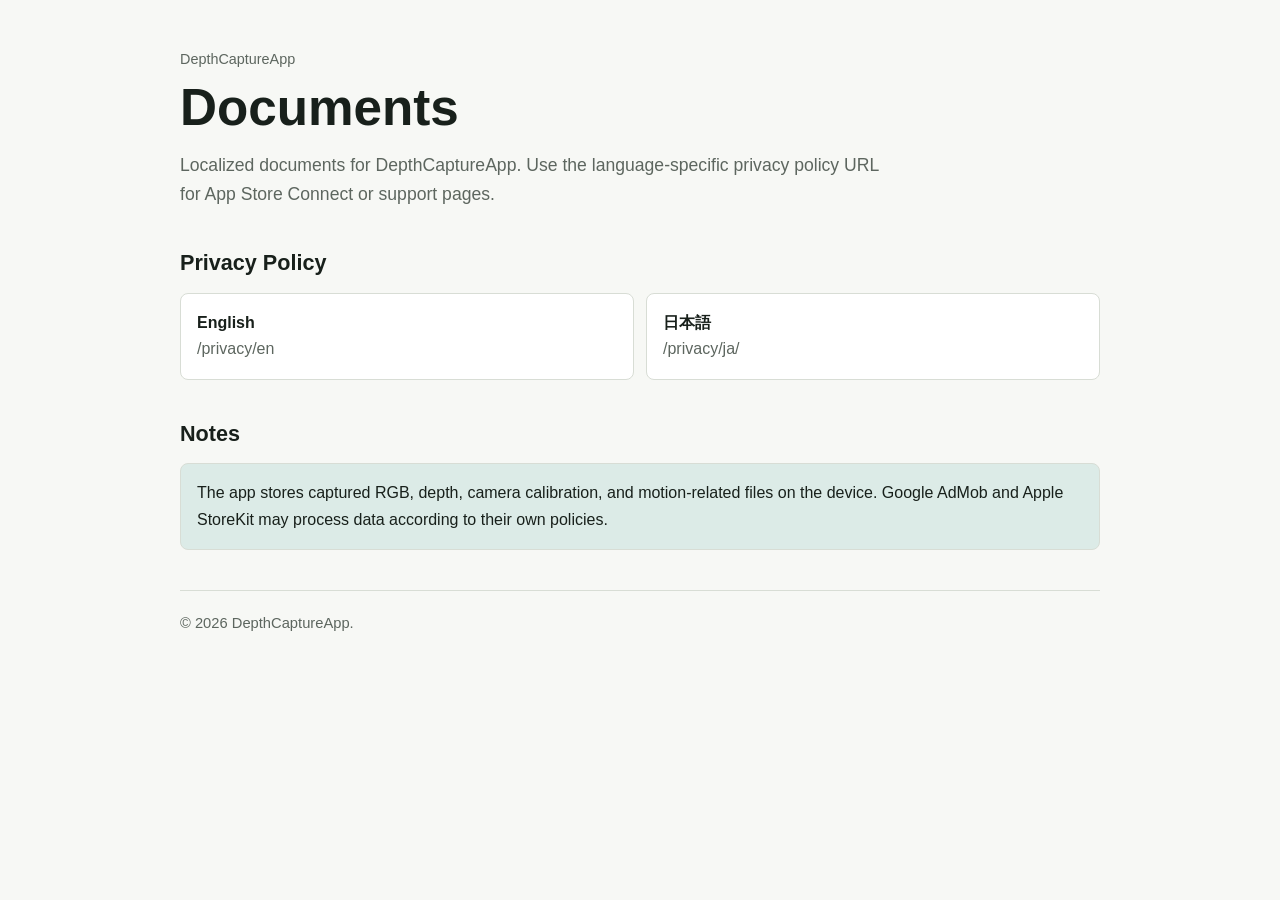
==== index.html @ b0798a81 "commit" ====
<!doctype html>
<html lang="en">
<head>
  <meta charset="utf-8">
  <meta name="viewport" content="width=device-width, initial-scale=1">
  <title>DepthCaptureApp Documents</title>
  <meta name="description" content="Documents and localized privacy policies for DepthCaptureApp.">
  <link rel="stylesheet" href="assets/site.css">
</head>
<body>
  <main class="page">
    <header>
      <p class="eyebrow">DepthCaptureApp</p>
      <h1>Documents</h1>
      <p class="lead">Localized documents for DepthCaptureApp. Use the language-specific privacy policy URL for App Store Connect or support pages.</p>
    </header>

    <section aria-labelledby="privacy">
      <h2 id="privacy">Privacy Policy</h2>
      <ul class="language-list">
        <li>
          <a href="privacy/en">
            <strong>English</strong>
            <span>/privacy/en</span>
          </a>
        </li>
        <li>
          <a href="privacy/ja/">
            <strong>日本語</strong>
            <span>/privacy/ja/</span>
          </a>
        </li>
      </ul>
    </section>

    <section aria-labelledby="notes">
      <h2 id="notes">Notes</h2>
      <p class="notice">The app stores captured RGB, depth, camera calibration, and motion-related files on the device. Google AdMob and Apple StoreKit may process data according to their own policies.</p>
    </section>

    <footer>
      <p>&copy; 2026 DepthCaptureApp.</p>
    </footer>
  </main>
</body>
</html>
---- assets/site.css ----
:root {
  color-scheme: light dark;
  --bg: #f7f8f5;
  --text: #18201b;
  --muted: #5d665f;
  --panel: #ffffff;
  --line: #d8ddd5;
  --accent: #166b5f;
  --accent-weak: #dcebe7;
}

@media (prefers-color-scheme: dark) {
  :root {
    --bg: #121613;
    --text: #eef3ee;
    --muted: #adb8b0;
    --panel: #1b211d;
    --line: #333d36;
    --accent: #68c8b8;
    --accent-weak: #1e3733;
  }
}

* {
  box-sizing: border-box;
}

body {
  margin: 0;
  background: var(--bg);
  color: var(--text);
  font: 16px/1.65 -apple-system, BlinkMacSystemFont, "Segoe UI", sans-serif;
}

a {
  color: var(--accent);
}

.page {
  width: min(920px, calc(100% - 32px));
  margin: 0 auto;
  padding: 48px 0 64px;
}

header {
  margin-bottom: 32px;
}

.eyebrow {
  margin: 0 0 8px;
  color: var(--muted);
  font-size: 0.9rem;
}

h1 {
  margin: 0;
  font-size: clamp(2rem, 5vw, 3.2rem);
  line-height: 1.08;
  letter-spacing: 0;
}

h2 {
  margin: 36px 0 12px;
  font-size: 1.35rem;
}

h3 {
  margin: 24px 0 8px;
  font-size: 1.05rem;
}

p,
ul {
  margin: 0 0 16px;
}

ul {
  padding-left: 1.3rem;
}

.lead {
  max-width: 720px;
  margin-top: 16px;
  color: var(--muted);
  font-size: 1.1rem;
}

.language-list {
  display: grid;
  grid-template-columns: repeat(auto-fit, minmax(220px, 1fr));
  gap: 12px;
  padding: 0;
  list-style: none;
}

.language-list a,
.notice,
.policy {
  display: block;
  border: 1px solid var(--line);
  border-radius: 8px;
  background: var(--panel);
}

.language-list a {
  padding: 16px;
  text-decoration: none;
}

.language-list strong {
  display: block;
  color: var(--text);
}

.language-list span,
.meta,
footer {
  color: var(--muted);
}

.notice {
  padding: 16px;
  background: var(--accent-weak);
}

.policy {
  padding: clamp(20px, 4vw, 36px);
}

.meta {
  margin-top: 8px;
}

footer {
  border-top: 1px solid var(--line);
  margin-top: 40px;
  padding-top: 20px;
  font-size: 0.92rem;
}
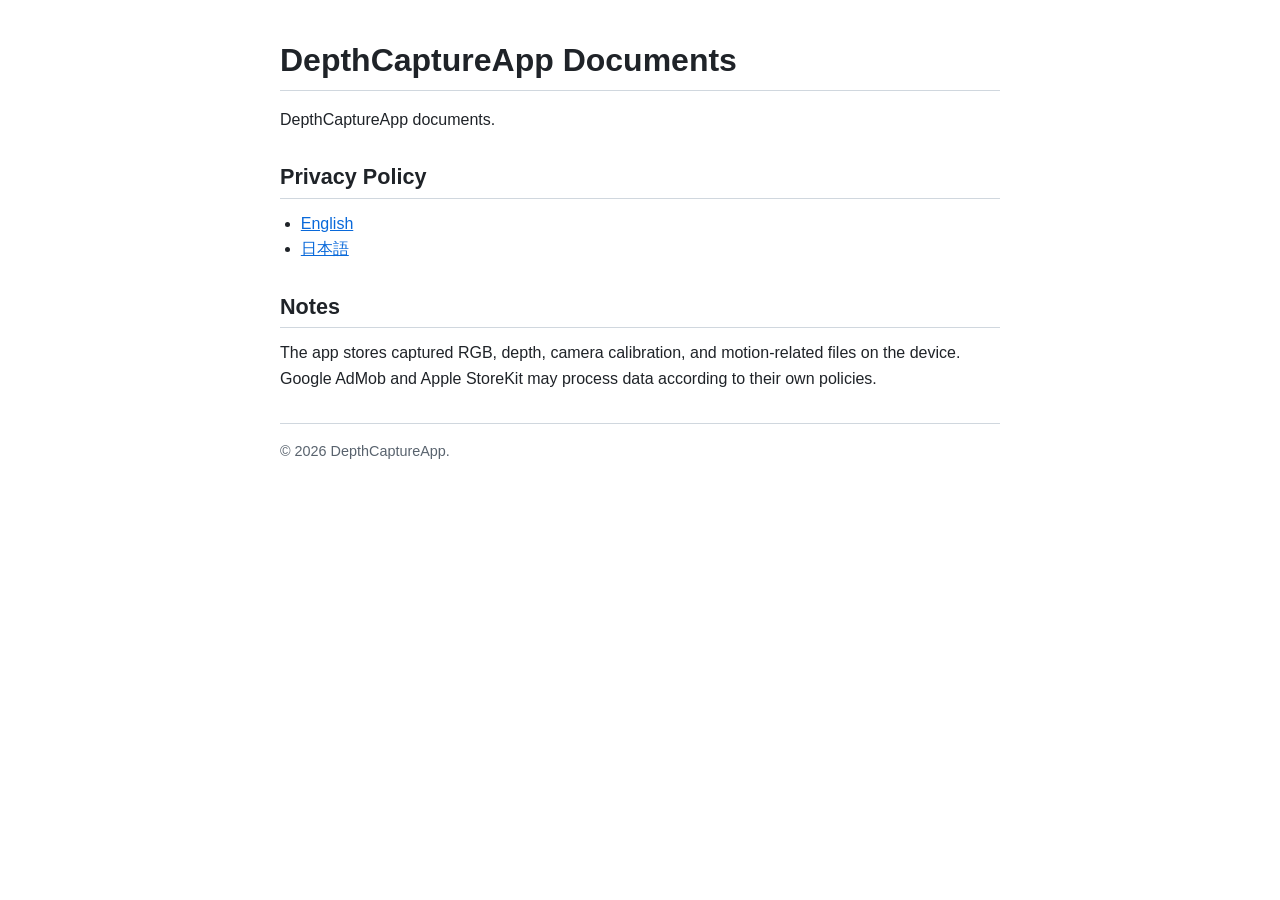
==== commit be2a2836: "UI update" ====
--- a/index.html
+++ b/index.html
@@ -8,35 +8,21 @@
   <link rel="stylesheet" href="assets/site.css">
 </head>
 <body>
-  <main class="page">
-    <header>
-      <p class="eyebrow">DepthCaptureApp</p>
-      <h1>Documents</h1>
-      <p class="lead">Localized documents for DepthCaptureApp. Use the language-specific privacy policy URL for App Store Connect or support pages.</p>
-    </header>
+  <main>
+    <h1>DepthCaptureApp Documents</h1>
 
-    <section aria-labelledby="privacy">
-      <h2 id="privacy">Privacy Policy</h2>
-      <ul class="language-list">
-        <li>
-          <a href="privacy/en">
-            <strong>English</strong>
-            <span>/privacy/en</span>
-          </a>
-        </li>
-        <li>
-          <a href="privacy/ja/">
-            <strong>日本語</strong>
-            <span>/privacy/ja/</span>
-          </a>
-        </li>
-      </ul>
-    </section>
+    <p>DepthCaptureApp documents.</p>
 
-    <section aria-labelledby="notes">
-      <h2 id="notes">Notes</h2>
-      <p class="notice">The app stores captured RGB, depth, camera calibration, and motion-related files on the device. Google AdMob and Apple StoreKit may process data according to their own policies.</p>
-    </section>
+    <h2>Privacy Policy</h2>
+
+    <ul>
+      <li><a href="privacy/en/">English</a></li>
+      <li><a href="privacy/ja/">日本語</a></li>
+    </ul>
+
+    <h2>Notes</h2>
+
+    <p>The app stores captured RGB, depth, camera calibration, and motion-related files on the device. Google AdMob and Apple StoreKit may process data according to their own policies.</p>
 
     <footer>
       <p>&copy; 2026 DepthCaptureApp.</p>
--- a/assets/site.css
+++ b/assets/site.css
@@ -1,72 +1,49 @@
 :root {
   color-scheme: light dark;
-  --bg: #f7f8f5;
-  --text: #18201b;
-  --muted: #5d665f;
-  --panel: #ffffff;
-  --line: #d8ddd5;
-  --accent: #166b5f;
-  --accent-weak: #dcebe7;
+  --bg: #ffffff;
+  --text: #1f2328;
+  --muted: #59636e;
+  --line: #d0d7de;
+  --link: #0969da;
 }
 
 @media (prefers-color-scheme: dark) {
   :root {
-    --bg: #121613;
-    --text: #eef3ee;
-    --muted: #adb8b0;
-    --panel: #1b211d;
-    --line: #333d36;
-    --accent: #68c8b8;
-    --accent-weak: #1e3733;
+    --bg: #0d1117;
+    --text: #e6edf3;
+    --muted: #8d96a0;
+    --line: #30363d;
+    --link: #58a6ff;
   }
 }
 
-* {
-  box-sizing: border-box;
-}
-
 body {
-  margin: 0;
+  margin: 0 auto;
+  max-width: 720px;
+  padding: 40px 24px;
   background: var(--bg);
   color: var(--text);
-  font: 16px/1.65 -apple-system, BlinkMacSystemFont, "Segoe UI", sans-serif;
+  font: 16px/1.6 -apple-system, BlinkMacSystemFont, "Segoe UI", sans-serif;
 }
 
 a {
-  color: var(--accent);
-}
-
-.page {
-  width: min(920px, calc(100% - 32px));
-  margin: 0 auto;
-  padding: 48px 0 64px;
-}
-
-header {
-  margin-bottom: 32px;
-}
-
-.eyebrow {
-  margin: 0 0 8px;
-  color: var(--muted);
-  font-size: 0.9rem;
+  color: var(--link);
 }
 
 h1 {
-  margin: 0;
-  font-size: clamp(2rem, 5vw, 3.2rem);
-  line-height: 1.08;
-  letter-spacing: 0;
+  margin: 0 0 16px;
+  padding-bottom: 0.3em;
+  border-bottom: 1px solid var(--line);
+  font-size: 2rem;
+  line-height: 1.25;
 }
 
 h2 {
-  margin: 36px 0 12px;
+  margin: 32px 0 12px;
+  padding-bottom: 0.3em;
+  border-bottom: 1px solid var(--line);
   font-size: 1.35rem;
-}
-
-h3 {
-  margin: 24px 0 8px;
-  font-size: 1.05rem;
+  line-height: 1.25;
 }
 
 p,
@@ -78,62 +55,10 @@
   padding-left: 1.3rem;
 }
 
-.lead {
-  max-width: 720px;
-  margin-top: 16px;
-  color: var(--muted);
-  font-size: 1.1rem;
-}
-
-.language-list {
-  display: grid;
-  grid-template-columns: repeat(auto-fit, minmax(220px, 1fr));
-  gap: 12px;
-  padding: 0;
-  list-style: none;
-}
-
-.language-list a,
-.notice,
-.policy {
-  display: block;
-  border: 1px solid var(--line);
-  border-radius: 8px;
-  background: var(--panel);
-}
-
-.language-list a {
-  padding: 16px;
-  text-decoration: none;
-}
-
-.language-list strong {
-  display: block;
-  color: var(--text);
-}
-
-.language-list span,
-.meta,
 footer {
   color: var(--muted);
+  border-top: 1px solid var(--line);
+  margin-top: 32px;
+  padding-top: 16px;
+  font-size: 0.9rem;
 }
-
-.notice {
-  padding: 16px;
-  background: var(--accent-weak);
-}
-
-.policy {
-  padding: clamp(20px, 4vw, 36px);
-}
-
-.meta {
-  margin-top: 8px;
-}
-
-footer {
-  border-top: 1px solid var(--line);
-  margin-top: 40px;
-  padding-top: 20px;
-  font-size: 0.92rem;
-}
